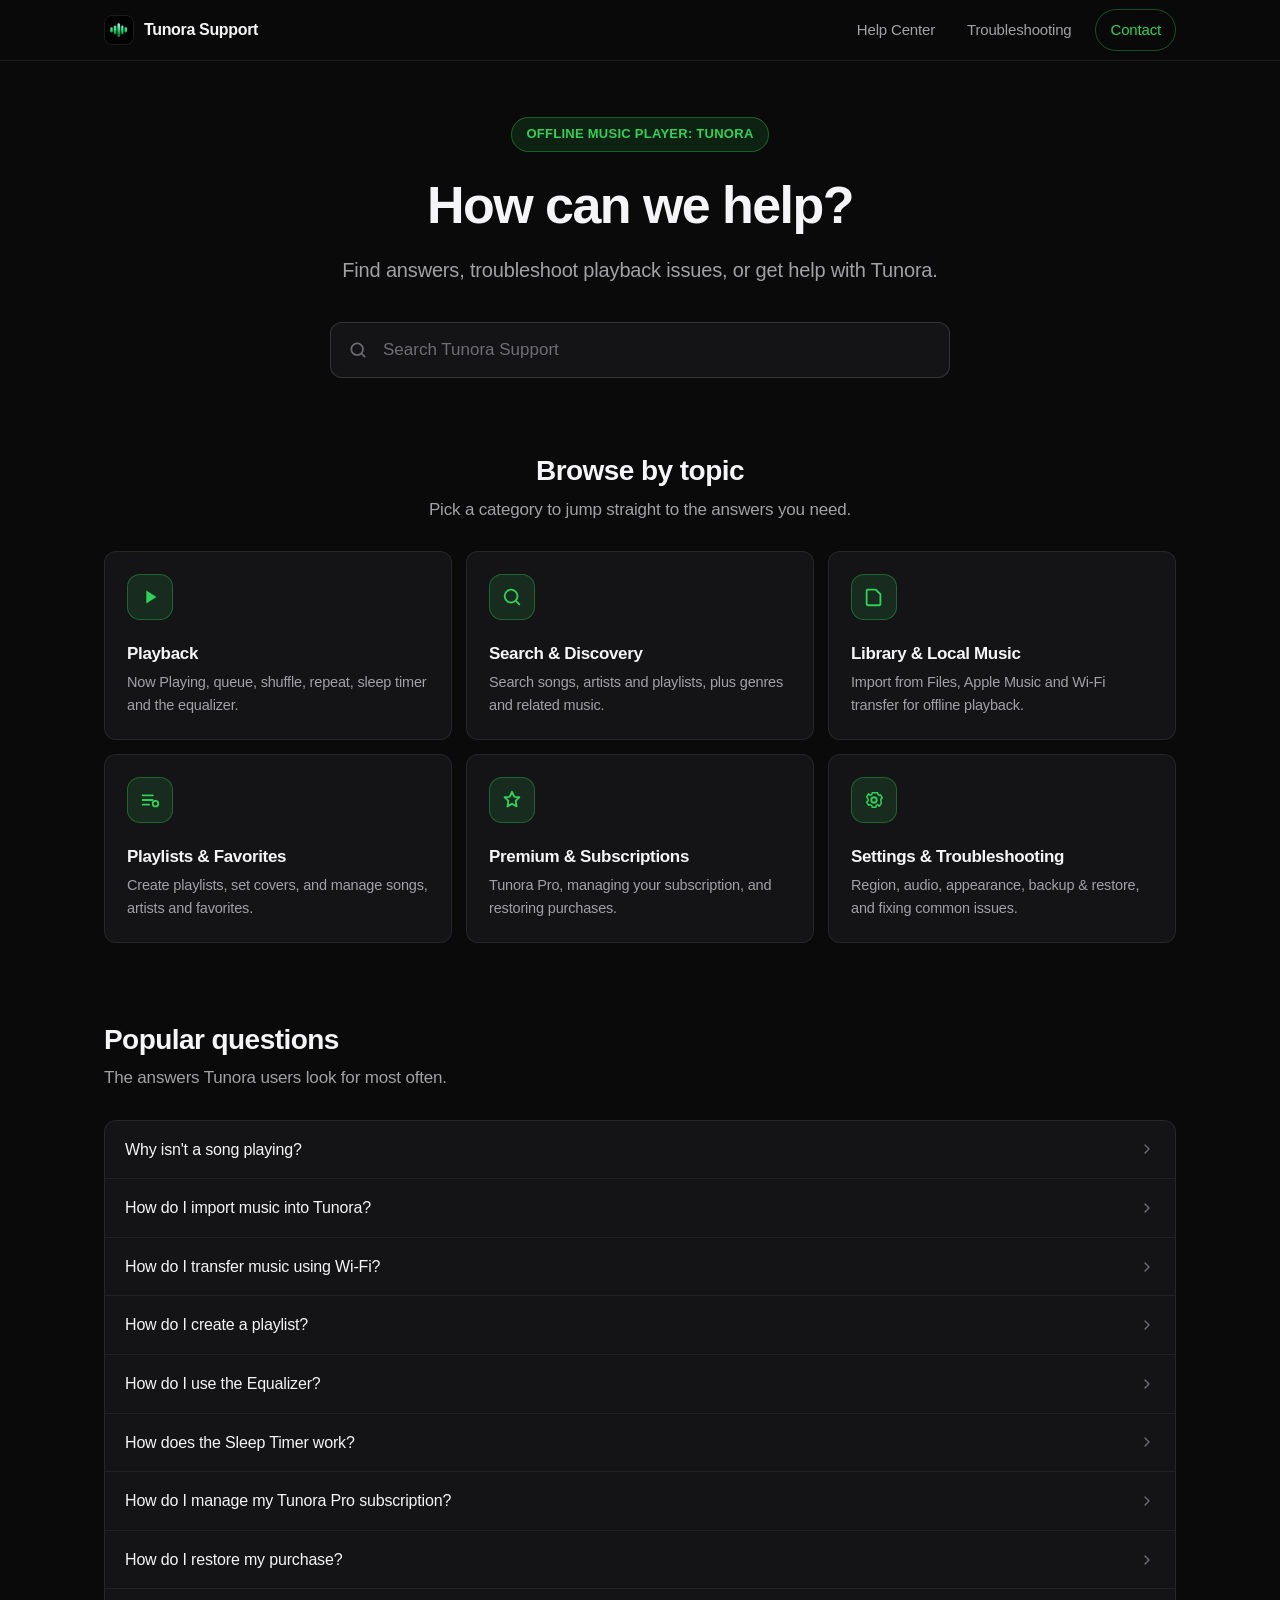
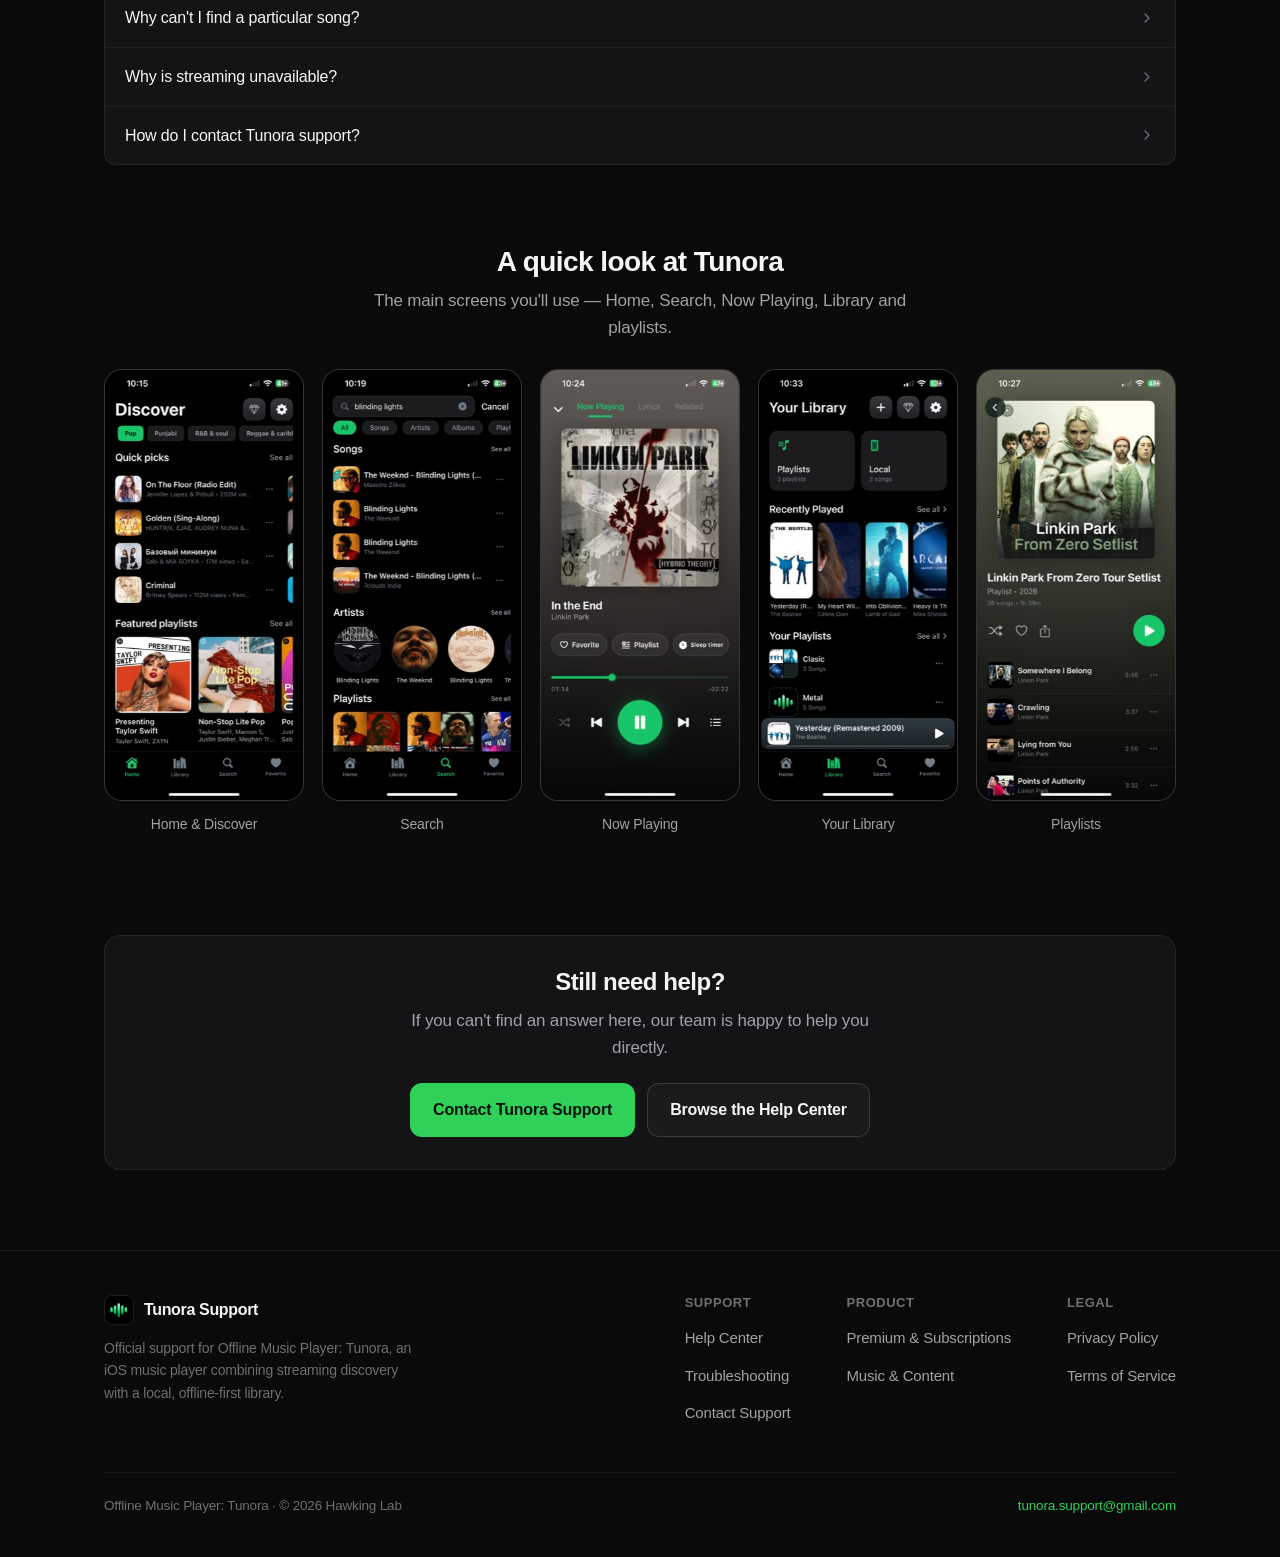
==== index.html @ b072506a "initial commit" ====
<!DOCTYPE html>
<html lang="en">
<head>
  <meta charset="UTF-8" />
  <meta name="viewport" content="width=device-width, initial-scale=1" />
  <title>Tunora Support — Help, Troubleshooting & Contact</title>
  <meta name="description" content="Official support for Offline Music Player: Tunora. Find answers, troubleshoot playback issues, learn about premium, and contact the Tunora team." />
  <meta name="theme-color" content="#0A0A0A" />
  <link rel="icon" href="assets/logo.png" type="image/png" />
  <link rel="apple-touch-icon" href="assets/apple-touch-icon.png" />
  <link rel="canonical" href="./index.html" />
  <meta property="og:title" content="Tunora Support" />
  <meta property="og:description" content="Find answers, troubleshoot playback issues, or get help with Offline Music Player: Tunora." />
  <meta property="og:type" content="website" />
  <link rel="stylesheet" href="styles.css" />
</head>
<body>
  <a class="skip-link" href="#main">Skip to content</a>

  <header class="site-header">
    <div class="container header-inner">
      <a class="brand" href="index.html" aria-label="Tunora Support — home">
        <img class="logo" src="assets/logo.png" alt="" width="28" height="28" />
        <span class="brand-text">Tunora <b>Support</b></span>
      </a>
      <button class="nav-toggle" aria-label="Toggle menu" aria-expanded="false" aria-controls="primary-nav">
        <svg viewBox="0 0 24 24" fill="none" aria-hidden="true"><path d="M3 6h18M3 12h18M3 18h18" stroke="currentColor" stroke-width="2" stroke-linecap="round"/></svg>
      </button>
      <nav class="nav" id="primary-nav" aria-label="Primary">
        <a href="help.html">Help Center</a>
        <a href="troubleshooting.html">Troubleshooting</a>
        <a class="nav-cta" href="contact.html">Contact</a>
      </nav>
    </div>
  </header>

  <main id="main">
    <!-- Hero -->
    <section class="hero">
      <div class="container">
        <span class="eyebrow">Offline Music Player: Tunora</span>
        <h1>How can we help?</h1>
        <p class="lead">Find answers, troubleshoot playback issues, or get help with Tunora.</p>

        <form class="search" role="search" aria-label="Search Tunora Support" onsubmit="return false">
          <svg class="search-icon" viewBox="0 0 24 24" fill="none" aria-hidden="true"><circle cx="11" cy="11" r="7" stroke="currentColor" stroke-width="2"/><path d="m20 20-3.2-3.2" stroke="currentColor" stroke-width="2" stroke-linecap="round"/></svg>
          <label for="home-search" style="position:absolute;width:1px;height:1px;overflow:hidden;clip:rect(0 0 0 0)">Search Tunora Support</label>
          <input
            type="search"
            id="home-search"
            placeholder="Search Tunora Support"
            autocomplete="off"
            role="combobox"
            aria-autocomplete="list"
            aria-expanded="false"
            aria-controls="home-search-results"
            data-search-suggest
            data-search-results="home-search-results"
          />
          <div class="search-results" id="home-search-results" role="listbox" aria-label="Search results" hidden></div>
        </form>
      </div>
    </section>

    <!-- Categories -->
    <section class="section-tight">
      <div class="container">
        <div class="section-head center">
          <h2>Browse by topic</h2>
          <p>Pick a category to jump straight to the answers you need.</p>
        </div>
        <div class="card-grid">
          <a class="category-card" href="help.html#playback">
            <svg class="icon" viewBox="0 0 24 24" fill="none" aria-hidden="true"><path d="M8 5v14l11-7z" fill="currentColor"/></svg>
            <h3>Playback</h3>
            <p>Now Playing, queue, shuffle, repeat, sleep timer and the equalizer.</p>
          </a>
          <a class="category-card" href="help.html#search">
            <svg class="icon" viewBox="0 0 24 24" fill="none" aria-hidden="true"><circle cx="11" cy="11" r="7" stroke="currentColor" stroke-width="2"/><path d="m20 20-3.2-3.2" stroke="currentColor" stroke-width="2" stroke-linecap="round"/></svg>
            <h3>Search &amp; Discovery</h3>
            <p>Search songs, artists and playlists, plus genres and related music.</p>
          </a>
          <a class="category-card" href="help.html#library">
            <svg class="icon" viewBox="0 0 24 24" fill="none" aria-hidden="true"><path d="M5 4h9l5 5v11a1 1 0 0 1-1 1H5a1 1 0 0 1-1-1V5a1 1 0 0 1 1-1Z" stroke="currentColor" stroke-width="2" stroke-linejoin="round"/></svg>
            <h3>Library &amp; Local Music</h3>
            <p>Import from Files, Apple Music and Wi-Fi transfer for offline playback.</p>
          </a>
          <a class="category-card" href="help.html#playlists">
            <svg class="icon" viewBox="0 0 24 24" fill="none" aria-hidden="true"><path d="M4 7h11M4 12h11M4 17h7" stroke="currentColor" stroke-width="2" stroke-linecap="round"/><circle cx="18" cy="16" r="3" stroke="currentColor" stroke-width="2"/></svg>
            <h3>Playlists &amp; Favorites</h3>
            <p>Create playlists, set covers, and manage songs, artists and favorites.</p>
          </a>
          <a class="category-card" href="premium.html">
            <svg class="icon" viewBox="0 0 24 24" fill="none" aria-hidden="true"><path d="M12 3l2.5 5.5L20 9l-4 4 1 6-5-3-5 3 1-6-4-4 5.5-.5L12 3Z" stroke="currentColor" stroke-width="2" stroke-linejoin="round"/></svg>
            <h3>Premium &amp; Subscriptions</h3>
            <p>Tunora Pro, managing your subscription, and restoring purchases.</p>
          </a>
          <a class="category-card" href="troubleshooting.html">
            <svg class="icon" viewBox="0 0 24 24" fill="none" aria-hidden="true"><path d="M12 15a3 3 0 1 0 0-6 3 3 0 0 0 0 6Z" stroke="currentColor" stroke-width="2"/><path d="M19.4 13a7.6 7.6 0 0 0 0-2l1.6-1.3-2-3.4L18 7a7.6 7.6 0 0 0-1.7-1l-.3-2H10l-.3 2a7.6 7.6 0 0 0-1.7 1l-2-1.7-2 3.4L5.6 11a7.6 7.6 0 0 0 0 2l-1.6 1.3 2 3.4L8 17a7.6 7.6 0 0 0 1.7 1l.3 2h4l.3-2a7.6 7.6 0 0 0 1.7-1l2 1.7 2-3.4L19.4 13Z" stroke="currentColor" stroke-width="1.6" stroke-linejoin="round"/></svg>
            <h3>Settings &amp; Troubleshooting</h3>
            <p>Region, audio, appearance, backup &amp; restore, and fixing common issues.</p>
          </a>
        </div>
      </div>
    </section>

    <!-- Popular questions -->
    <section class="section-tight">
      <div class="container">
        <div class="section-head">
          <h2>Popular questions</h2>
          <p>The answers Tunora users look for most often.</p>
        </div>

        <ul class="q-list" id="popular">
          <li data-search-item><a href="troubleshooting.html#music-not-playing"><span>Why isn't a song playing?</span><svg class="chev" viewBox="0 0 24 24" fill="none" aria-hidden="true"><path d="m9 6 6 6-6 6" stroke="currentColor" stroke-width="2" stroke-linecap="round" stroke-linejoin="round"/></svg></a></li>
          <li data-search-item><a href="help.html#faq-import-files"><span>How do I import music into Tunora?</span><svg class="chev" viewBox="0 0 24 24" fill="none" aria-hidden="true"><path d="m9 6 6 6-6 6" stroke="currentColor" stroke-width="2" stroke-linecap="round" stroke-linejoin="round"/></svg></a></li>
          <li data-search-item><a href="help.html#faq-wifi"><span>How do I transfer music using Wi-Fi?</span><svg class="chev" viewBox="0 0 24 24" fill="none" aria-hidden="true"><path d="m9 6 6 6-6 6" stroke="currentColor" stroke-width="2" stroke-linecap="round" stroke-linejoin="round"/></svg></a></li>
          <li data-search-item><a href="help.html#faq-create-playlist"><span>How do I create a playlist?</span><svg class="chev" viewBox="0 0 24 24" fill="none" aria-hidden="true"><path d="m9 6 6 6-6 6" stroke="currentColor" stroke-width="2" stroke-linecap="round" stroke-linejoin="round"/></svg></a></li>
          <li data-search-item><a href="help.html#faq-equalizer"><span>How do I use the Equalizer?</span><svg class="chev" viewBox="0 0 24 24" fill="none" aria-hidden="true"><path d="m9 6 6 6-6 6" stroke="currentColor" stroke-width="2" stroke-linecap="round" stroke-linejoin="round"/></svg></a></li>
          <li data-search-item><a href="help.html#faq-sleep-timer"><span>How does the Sleep Timer work?</span><svg class="chev" viewBox="0 0 24 24" fill="none" aria-hidden="true"><path d="m9 6 6 6-6 6" stroke="currentColor" stroke-width="2" stroke-linecap="round" stroke-linejoin="round"/></svg></a></li>
          <li data-search-item><a href="premium.html#manage"><span>How do I manage my Tunora Pro subscription?</span><svg class="chev" viewBox="0 0 24 24" fill="none" aria-hidden="true"><path d="m9 6 6 6-6 6" stroke="currentColor" stroke-width="2" stroke-linecap="round" stroke-linejoin="round"/></svg></a></li>
          <li data-search-item><a href="premium.html#restore"><span>How do I restore my purchase?</span><svg class="chev" viewBox="0 0 24 24" fill="none" aria-hidden="true"><path d="m9 6 6 6-6 6" stroke="currentColor" stroke-width="2" stroke-linecap="round" stroke-linejoin="round"/></svg></a></li>
          <li data-search-item><a href="help.html#faq-missing-song"><span>Why can't I find a particular song?</span><svg class="chev" viewBox="0 0 24 24" fill="none" aria-hidden="true"><path d="m9 6 6 6-6 6" stroke="currentColor" stroke-width="2" stroke-linecap="round" stroke-linejoin="round"/></svg></a></li>
          <li data-search-item><a href="troubleshooting.html#streaming-unavailable"><span>Why is streaming unavailable?</span><svg class="chev" viewBox="0 0 24 24" fill="none" aria-hidden="true"><path d="m9 6 6 6-6 6" stroke="currentColor" stroke-width="2" stroke-linecap="round" stroke-linejoin="round"/></svg></a></li>
          <li data-search-item><a href="contact.html"><span>How do I contact Tunora support?</span><svg class="chev" viewBox="0 0 24 24" fill="none" aria-hidden="true"><path d="m9 6 6 6-6 6" stroke="currentColor" stroke-width="2" stroke-linecap="round" stroke-linejoin="round"/></svg></a></li>
          <li class="q-empty" id="home-search-empty">No matching questions. Try different keywords, or <a href="contact.html">contact support</a>.</li>
        </ul>
      </div>
    </section>

    <!-- A quick look -->
    <section class="section-tight">
      <div class="container">
        <div class="section-head center">
          <h2>A quick look at Tunora</h2>
          <p>The main screens you'll use — Home, Search, Now Playing, Library and playlists.</p>
        </div>
        <div class="shots">
          <figure class="shot">
            <img src="assets/screenshots/home-discover.jpg" width="1170" height="2532" loading="lazy" decoding="async" alt="Tunora Home tab showing a Discover feed with Quick picks and Featured playlists." />
            <figcaption>Home &amp; Discover</figcaption>
          </figure>
          <figure class="shot">
            <img src="assets/screenshots/search.jpg" width="1170" height="2532" loading="lazy" decoding="async" alt="Tunora Search results with filters for Songs, Artists, Albums and Playlists." />
            <figcaption>Search</figcaption>
          </figure>
          <figure class="shot">
            <img src="assets/screenshots/now-playing.jpg" width="1170" height="2532" loading="lazy" decoding="async" alt="Tunora full-screen Now Playing view with Favorite, Playlist and Sleep timer controls." />
            <figcaption>Now Playing</figcaption>
          </figure>
          <figure class="shot">
            <img src="assets/screenshots/library.jpg" width="1170" height="2532" loading="lazy" decoding="async" alt="Tunora Library showing Playlists, Local songs, Recently Played and the mini-player." />
            <figcaption>Your Library</figcaption>
          </figure>
          <figure class="shot">
            <img src="assets/screenshots/playlist.jpg" width="1170" height="2532" loading="lazy" decoding="async" alt="Tunora playlist detail page with a cover, track list and playback controls." />
            <figcaption>Playlists</figcaption>
          </figure>
        </div>
        <p class="shots-hint">Swipe to see more screens →</p>
      </div>
    </section>

    <!-- Still need help -->
    <section class="section-tight">
      <div class="container">
        <div class="callout">
          <h2>Still need help?</h2>
          <p>If you can't find an answer here, our team is happy to help you directly.</p>
          <div class="actions">
            <a class="btn btn-primary" data-support-email href="mailto:tunora.support@gmail.com">Contact Tunora Support</a>
            <a class="btn btn-secondary" href="help.html">Browse the Help Center</a>
          </div>
        </div>
      </div>
    </section>
  </main>

  <footer class="site-footer">
    <div class="container">
      <div class="footer-grid">
        <div class="footer-brand">
          <a class="brand" href="index.html">
            <img class="logo" src="assets/logo.png" alt="" width="28" height="28" />
            <span class="brand-text">Tunora <b>Support</b></span>
          </a>
          <p>Official support for Offline Music Player: Tunora, an iOS music player combining streaming discovery with a local, offline-first library.</p>
        </div>
        <div class="footer-links">
          <div class="footer-col">
            <h4>Support</h4>
            <ul>
              <li><a href="help.html">Help Center</a></li>
              <li><a href="troubleshooting.html">Troubleshooting</a></li>
              <li><a href="contact.html">Contact Support</a></li>
            </ul>
          </div>
          <div class="footer-col">
            <h4>Product</h4>
            <ul>
              <li><a href="premium.html">Premium &amp; Subscriptions</a></li>
              <li><a href="music-content.html">Music &amp; Content</a></li>
            </ul>
          </div>
          <div class="footer-col">
            <h4>Legal</h4>
            <ul>
              <li><a data-privacy-link href="privacy.html">Privacy Policy</a></li>
              <li><a data-terms-link href="terms.html">Terms of Service</a></li>
            </ul>
          </div>
        </div>
      </div>
      <div class="footer-bottom">
        <span>Offline Music Player: Tunora · © 2026 Hawking Lab</span>
        <span><a data-support-email data-support-email-text href="mailto:tunora.support@gmail.com">tunora.support@gmail.com</a></span>
      </div>
    </div>
  </footer>

  <script src="config.js"></script>
  <script src="main.js"></script>
</body>
</html>
---- styles.css ----
/* ==========================================================================
   Tunora Support — styles.css
   Dark-first, Apple/SF Pro aesthetic. Lightweight, no dependencies.
   ========================================================================== */

:root {
  /* Surfaces */
  --bg: #0A0A0A;
  --surface: #141416;
  --surface-2: #1B1B1E;
  --surface-hover: #202024;

  /* Text */
  --text: #F5F5F7;
  --text-secondary: #A1A1A6;
  --text-tertiary: #6E6E73;

  /* Accent — Tunora green, used sparingly */
  --accent: #30D158;
  --accent-hover: #3FE067;
  --accent-soft: rgba(48, 209, 88, 0.12);
  --accent-border: rgba(48, 209, 88, 0.35);

  /* Lines & structure */
  --border: rgba(255, 255, 255, 0.08);
  --border-strong: rgba(255, 255, 255, 0.14);
  --separator: rgba(255, 255, 255, 0.06);

  /* Radii */
  --radius-sm: 8px;
  --radius: 12px;
  --radius-lg: 16px;
  --radius-pill: 999px;

  /* Layout */
  --maxw: 1120px;
  --header-h: 60px;

  --font: -apple-system, BlinkMacSystemFont, "SF Pro Text", "SF Pro Display",
    "Segoe UI", Roboto, Helvetica, Arial, sans-serif;
}

/* ---------- Reset ---------- */
*,
*::before,
*::after {
  box-sizing: border-box;
}

html {
  -webkit-text-size-adjust: 100%;
  scroll-behavior: smooth;
}

@media (prefers-reduced-motion: reduce) {
  html {
    scroll-behavior: auto;
  }
  * {
    animation-duration: 0.001ms !important;
    transition-duration: 0.001ms !important;
  }
}

body {
  margin: 0;
  background: var(--bg);
  color: var(--text);
  font-family: var(--font);
  font-size: 17px;
  line-height: 1.6;
  letter-spacing: -0.01em;
  -webkit-font-smoothing: antialiased;
  -moz-osx-font-smoothing: grayscale;
  text-rendering: optimizeLegibility;
  min-height: 100vh;
  display: flex;
  flex-direction: column;
}

img {
  max-width: 100%;
  display: block;
}

a {
  color: var(--accent);
  text-decoration: none;
}

a:hover {
  color: var(--accent-hover);
}

:focus-visible {
  outline: 2px solid var(--accent);
  outline-offset: 3px;
  border-radius: 4px;
}

h1,
h2,
h3,
h4 {
  margin: 0;
  font-weight: 600;
  letter-spacing: -0.02em;
  line-height: 1.2;
  color: var(--text);
}

p {
  margin: 0 0 1rem;
  color: var(--text-secondary);
}

ul,
ol {
  color: var(--text-secondary);
}

/* ---------- Skip link ---------- */
.skip-link {
  position: absolute;
  left: 16px;
  top: -60px;
  background: var(--surface-2);
  color: var(--text);
  padding: 10px 16px;
  border-radius: var(--radius-sm);
  border: 1px solid var(--border-strong);
  z-index: 200;
  transition: top 0.15s ease;
}
.skip-link:focus {
  top: 12px;
}

/* ---------- Container ---------- */
.container {
  width: 100%;
  max-width: var(--maxw);
  margin: 0 auto;
  padding: 0 24px;
}

/* ---------- Header ---------- */
.site-header {
  position: sticky;
  top: 0;
  z-index: 100;
  background: rgba(10, 10, 10, 0.82);
  backdrop-filter: saturate(160%) blur(14px);
  -webkit-backdrop-filter: saturate(160%) blur(14px);
  border-bottom: 1px solid var(--border);
}

.header-inner {
  height: var(--header-h);
  display: flex;
  align-items: center;
  justify-content: space-between;
  gap: 16px;
}

.brand {
  display: inline-flex;
  align-items: center;
  gap: 10px;
  color: var(--text);
  font-weight: 600;
  letter-spacing: -0.02em;
  white-space: nowrap;
}
.brand:hover {
  color: var(--text);
}
.brand .logo {
  width: 30px;
  height: 30px;
  flex: none;
  border-radius: 8px;
  border: 1px solid var(--border);
}
.brand .brand-text {
  font-size: 16px;
}
.brand .brand-text b {
  font-weight: 600;
}

/* Desktop nav */
.nav {
  display: flex;
  align-items: center;
  gap: 4px;
}
.nav a {
  color: var(--text-secondary);
  font-size: 15px;
  font-weight: 500;
  padding: 8px 14px;
  border-radius: var(--radius-pill);
  transition: color 0.15s ease, background 0.15s ease;
}
.nav a:hover {
  color: var(--text);
  background: var(--surface);
}
.nav a[aria-current="page"] {
  color: var(--text);
}
.nav .nav-cta {
  color: var(--accent);
  border: 1px solid var(--accent-border);
  margin-left: 6px;
}
.nav .nav-cta:hover {
  background: var(--accent-soft);
  color: var(--accent-hover);
}

/* Mobile menu toggle */
.nav-toggle {
  display: none;
  background: none;
  border: 1px solid var(--border-strong);
  color: var(--text);
  width: 40px;
  height: 40px;
  border-radius: var(--radius-sm);
  cursor: pointer;
  align-items: center;
  justify-content: center;
}
.nav-toggle svg {
  width: 20px;
  height: 20px;
}

/* ---------- Main ---------- */
main {
  flex: 1 0 auto;
}

.section {
  padding: 56px 0;
}
.section-tight {
  padding: 40px 0;
}

/* ---------- Breadcrumbs ---------- */
.breadcrumbs {
  padding-top: 28px;
  font-size: 14px;
}
.breadcrumbs ol {
  list-style: none;
  display: flex;
  flex-wrap: wrap;
  align-items: center;
  gap: 8px;
  margin: 0;
  padding: 0;
  color: var(--text-tertiary);
}
.breadcrumbs a {
  color: var(--text-secondary);
}
.breadcrumbs a:hover {
  color: var(--text);
}
.breadcrumbs .sep {
  color: var(--text-tertiary);
}
.breadcrumbs [aria-current="page"] {
  color: var(--text-tertiary);
}

/* ---------- Hero ---------- */
.hero {
  padding: 56px 0 36px;
  text-align: center;
}
.hero .eyebrow {
  display: inline-flex;
  align-items: center;
  gap: 8px;
  font-size: 13px;
  font-weight: 600;
  letter-spacing: 0.02em;
  text-transform: uppercase;
  color: var(--accent);
  background: var(--accent-soft);
  border: 1px solid var(--accent-border);
  padding: 6px 14px;
  border-radius: var(--radius-pill);
  margin-bottom: 22px;
}
.hero h1 {
  font-size: clamp(32px, 6vw, 52px);
  letter-spacing: -0.03em;
}
.hero .lead {
  max-width: 620px;
  margin: 18px auto 0;
  font-size: clamp(17px, 2.4vw, 20px);
  color: var(--text-secondary);
}

/* ---------- Search ---------- */
.search {
  max-width: 620px;
  margin: 36px auto 0;
  position: relative;
}
.search input[type="search"] {
  width: 100%;
  height: 56px;
  background: var(--surface);
  border: 1px solid var(--border-strong);
  border-radius: var(--radius);
  color: var(--text);
  font-family: inherit;
  font-size: 17px;
  padding: 0 20px 0 52px;
  transition: border-color 0.15s ease, background 0.15s ease;
}
.search input[type="search"]::placeholder {
  color: var(--text-tertiary);
}
.search input[type="search"]:focus {
  outline: none;
  border-color: var(--accent-border);
  background: var(--surface-2);
}
.search .search-icon {
  position: absolute;
  left: 18px;
  top: 28px;
  transform: translateY(-50%);
  width: 20px;
  height: 20px;
  color: var(--text-tertiary);
  pointer-events: none;
}

/* Search suggestions dropdown */
.search-results {
  position: absolute;
  left: 0;
  right: 0;
  top: calc(100% + 8px);
  z-index: 60;
  text-align: left;
  background: var(--surface-2);
  border: 1px solid var(--border-strong);
  border-radius: var(--radius);
  overflow: hidden auto;
  max-height: 380px;
  box-shadow: 0 18px 50px rgba(0, 0, 0, 0.55);
}
.search-results a {
  display: flex;
  align-items: center;
  justify-content: space-between;
  gap: 14px;
  padding: 13px 18px;
  color: var(--text);
  font-size: 15.5px;
  border-bottom: 1px solid var(--separator);
}
.search-results a:last-child {
  border-bottom: none;
}
.search-results a:hover,
.search-results a.is-active {
  background: var(--surface-hover);
  color: var(--text);
}
.search-results a .tag {
  flex: none;
  font-size: 12px;
  font-weight: 500;
  color: var(--text-tertiary);
  background: var(--bg);
  border: 1px solid var(--border);
  padding: 3px 9px;
  border-radius: var(--radius-pill);
}
.search-results .no-res {
  margin: 0;
  padding: 16px 18px;
  color: var(--text-secondary);
  font-size: 15px;
}

/* ---------- Section headings ---------- */
.section-head {
  margin-bottom: 28px;
}
.section-head h2 {
  font-size: clamp(22px, 3.4vw, 28px);
}
.section-head p {
  margin-top: 8px;
  margin-bottom: 0;
}
.section-head.center {
  text-align: center;
}
.section-head.center p {
  margin-left: auto;
  margin-right: auto;
  max-width: 560px;
}

/* ---------- Category grid ---------- */
.card-grid {
  display: grid;
  gap: 14px;
  grid-template-columns: repeat(3, 1fr);
}
.card-grid.cols-2 {
  grid-template-columns: repeat(2, 1fr);
}

.category-card {
  display: block;
  background: var(--surface);
  border: 1px solid var(--border);
  border-radius: var(--radius);
  padding: 22px;
  color: var(--text);
  transition: background 0.15s ease, border-color 0.15s ease, transform 0.15s ease;
}
.category-card:hover {
  background: var(--surface-hover);
  border-color: var(--border-strong);
  color: var(--text);
}
.category-card .icon {
  width: 46px;
  height: 46px;
  padding: 11px;
  box-sizing: border-box;
  color: var(--accent);
  background: var(--accent-soft);
  border: 1px solid var(--accent-border);
  border-radius: 13px;
  margin-bottom: 16px;
}
.category-card h3 {
  font-size: 17px;
  margin-bottom: 6px;
}
.category-card p {
  font-size: 14.5px;
  margin: 0;
  color: var(--text-secondary);
}

/* ---------- Popular questions list ---------- */
.q-list {
  list-style: none;
  margin: 0;
  padding: 0;
  border: 1px solid var(--border);
  border-radius: var(--radius);
  overflow: hidden;
  background: var(--surface);
}
.q-list li + li {
  border-top: 1px solid var(--separator);
}
.q-list a {
  display: flex;
  align-items: center;
  justify-content: space-between;
  gap: 16px;
  padding: 16px 20px;
  color: var(--text);
  font-size: 16px;
  font-weight: 450;
  transition: background 0.12s ease;
}
.q-list a:hover {
  background: var(--surface-hover);
  color: var(--text);
}
.q-list a .chev {
  color: var(--text-tertiary);
  flex: none;
  width: 16px;
  height: 16px;
}
.q-list a:hover .chev {
  color: var(--accent);
}
.q-empty {
  padding: 20px;
  color: var(--text-tertiary);
  text-align: center;
  display: none;
}

/* ---------- Prose / article content ---------- */
.prose {
  max-width: 760px;
}
.prose h2 {
  font-size: 24px;
  margin: 40px 0 14px;
}
.prose h3 {
  font-size: 19px;
  margin: 28px 0 10px;
}
.prose p,
.prose li {
  color: var(--text-secondary);
  font-size: 16.5px;
}
.prose ul,
.prose ol {
  padding-left: 22px;
  margin: 0 0 18px;
}
.prose li {
  margin-bottom: 8px;
}
.prose strong {
  color: var(--text);
  font-weight: 600;
}
.prose a {
  text-decoration: underline;
  text-underline-offset: 3px;
  text-decoration-color: var(--accent-border);
}

.page-title {
  font-size: clamp(28px, 5vw, 40px);
  letter-spacing: -0.03em;
  margin: 18px 0 12px;
}
.page-intro {
  font-size: clamp(17px, 2.2vw, 19px);
  color: var(--text-secondary);
  max-width: 680px;
}

/* ---------- FAQ (native details/summary) ---------- */
.faq-group {
  margin-top: 12px;
}
.faq-group h2 {
  font-size: 20px;
  margin: 40px 0 6px;
  scroll-margin-top: calc(var(--header-h) + 20px);
}
.faq {
  border: 1px solid var(--border);
  border-radius: var(--radius);
  overflow: hidden;
  background: var(--surface);
  margin-top: 14px;
}
.faq details {
  border-bottom: 1px solid var(--separator);
}
.faq details:last-child {
  border-bottom: none;
}
.faq summary {
  list-style: none;
  cursor: pointer;
  padding: 18px 52px 18px 20px;
  position: relative;
  font-size: 16.5px;
  font-weight: 500;
  color: var(--text);
  transition: background 0.12s ease;
}
.faq summary::-webkit-details-marker {
  display: none;
}
.faq summary:hover {
  background: var(--surface-hover);
}
.faq summary::after {
  content: "";
  position: absolute;
  right: 20px;
  top: 22px;
  width: 11px;
  height: 11px;
  border-right: 2px solid var(--text-tertiary);
  border-bottom: 2px solid var(--text-tertiary);
  transform: rotate(45deg);
  transition: transform 0.2s ease;
}
.faq details[open] summary::after {
  transform: rotate(-135deg);
  top: 26px;
}
.faq .faq-body {
  padding: 0 20px 20px;
}
.faq .faq-body p:last-child {
  margin-bottom: 0;
}
.faq .faq-body ol,
.faq .faq-body ul {
  margin: 0 0 12px;
  padding-left: 20px;
}
.faq .faq-body li {
  margin-bottom: 6px;
  color: var(--text-secondary);
}

/* filtered-out state (search) */
.faq details.is-hidden,
.q-list li.is-hidden {
  display: none;
}

/* ---------- Buttons ---------- */
.btn {
  display: inline-flex;
  align-items: center;
  justify-content: center;
  gap: 8px;
  font-family: inherit;
  font-size: 16px;
  font-weight: 550;
  padding: 13px 22px;
  border-radius: var(--radius);
  border: 1px solid transparent;
  cursor: pointer;
  transition: background 0.15s ease, border-color 0.15s ease, color 0.15s ease;
  text-align: center;
}
.btn-primary {
  background: var(--accent);
  color: #07130A;
}
.btn-primary:hover {
  background: var(--accent-hover);
  color: #07130A;
}
.btn-secondary {
  background: var(--surface-2);
  color: var(--text);
  border-color: var(--border-strong);
}
.btn-secondary:hover {
  background: var(--surface-hover);
  color: var(--text);
}
.btn svg {
  width: 18px;
  height: 18px;
}

/* ---------- Callout / Contact banner ---------- */
.callout {
  margin-top: 20px;
  background: var(--surface);
  border: 1px solid var(--border);
  border-radius: var(--radius-lg);
  padding: 32px;
  text-align: center;
}
.callout h2 {
  font-size: 24px;
}
.callout p {
  margin: 10px auto 22px;
  max-width: 460px;
}
.callout .actions {
  display: flex;
  gap: 12px;
  justify-content: center;
  flex-wrap: wrap;
}

.note {
  background: var(--accent-soft);
  border: 1px solid var(--accent-border);
  border-radius: var(--radius);
  padding: 16px 18px;
  margin: 22px 0;
}
.note p {
  margin: 0;
  color: var(--text);
  font-size: 15.5px;
}
.note strong {
  color: var(--accent);
}

.info-box {
  background: var(--surface);
  border: 1px solid var(--border);
  border-radius: var(--radius);
  padding: 18px 20px;
  margin: 22px 0;
}
.info-box p {
  margin: 0;
  font-size: 15.5px;
}

/* ---------- Contact form ---------- */
.form {
  background: var(--surface);
  border: 1px solid var(--border);
  border-radius: var(--radius-lg);
  padding: 26px;
  margin-top: 8px;
}
.form-row {
  margin-bottom: 18px;
}
.form-grid {
  display: grid;
  gap: 18px;
  grid-template-columns: 1fr 1fr;
}
.form label {
  display: block;
  font-size: 14.5px;
  font-weight: 550;
  color: var(--text);
  margin-bottom: 8px;
}
.form label .req {
  color: var(--accent);
}
.form input,
.form select,
.form textarea {
  width: 100%;
  background: var(--bg);
  border: 1px solid var(--border-strong);
  border-radius: var(--radius-sm);
  color: var(--text);
  font-family: inherit;
  font-size: 16px;
  padding: 12px 14px;
  transition: border-color 0.15s ease;
}
.form input:focus,
.form select:focus,
.form textarea:focus {
  outline: none;
  border-color: var(--accent-border);
}
.form textarea {
  min-height: 140px;
  resize: vertical;
}
.form input[type="file"] {
  padding: 10px 14px;
  color: var(--text-secondary);
}
.form .hint {
  font-size: 13.5px;
  color: var(--text-tertiary);
  margin: 8px 0 0;
}
.form .form-actions {
  margin-top: 8px;
  display: flex;
  align-items: center;
  gap: 16px;
  flex-wrap: wrap;
}
.form-status {
  font-size: 15px;
  color: var(--text-secondary);
}

.contact-strip {
  display: flex;
  align-items: center;
  gap: 16px;
  background: var(--surface);
  border: 1px solid var(--border);
  border-radius: var(--radius);
  padding: 18px 20px;
  margin: 20px 0 28px;
  flex-wrap: wrap;
}
.contact-strip .icon {
  width: 42px;
  height: 42px;
  border-radius: 50%;
  background: var(--accent-soft);
  border: 1px solid var(--accent-border);
  color: var(--accent);
  display: flex;
  align-items: center;
  justify-content: center;
  flex: none;
}
.contact-strip .icon svg {
  width: 20px;
  height: 20px;
}
.contact-strip .cs-text {
  flex: 1 1 auto;
  min-width: 200px;
}
.contact-strip .cs-text .label {
  font-size: 13px;
  color: var(--text-tertiary);
  text-transform: uppercase;
  letter-spacing: 0.03em;
}
.contact-strip .cs-text .email {
  font-size: 18px;
  font-weight: 550;
}

/* ---------- Troubleshooting cards ---------- */
.trouble-card {
  background: var(--surface);
  border: 1px solid var(--border);
  border-radius: var(--radius);
  padding: 4px 22px;
  margin-top: 16px;
}
.trouble-card summary {
  list-style: none;
  cursor: pointer;
  padding: 18px 40px 18px 0;
  position: relative;
  font-size: 18px;
  font-weight: 600;
  color: var(--text);
}
.trouble-card summary::-webkit-details-marker {
  display: none;
}
.trouble-card summary::after {
  content: "";
  position: absolute;
  right: 4px;
  top: 24px;
  width: 11px;
  height: 11px;
  border-right: 2px solid var(--text-tertiary);
  border-bottom: 2px solid var(--text-tertiary);
  transform: rotate(45deg);
  transition: transform 0.2s ease;
}
.trouble-card[open] summary::after {
  transform: rotate(-135deg);
  top: 28px;
}
.trouble-card .tc-body {
  padding-bottom: 22px;
}
.trouble-card h4 {
  font-size: 14px;
  text-transform: uppercase;
  letter-spacing: 0.03em;
  color: var(--text-tertiary);
  margin: 6px 0 8px;
}
.trouble-card ul,
.trouble-card ol {
  margin: 0 0 16px;
  padding-left: 20px;
}
.trouble-card li {
  margin-bottom: 6px;
  color: var(--text-secondary);
}

/* ---------- Feature quick facts ---------- */
.facts {
  display: grid;
  gap: 14px;
  grid-template-columns: repeat(2, 1fr);
  margin-top: 20px;
}
.fact {
  background: var(--surface);
  border: 1px solid var(--border);
  border-radius: var(--radius);
  padding: 20px;
}
.fact h3 {
  font-size: 16px;
  margin-bottom: 8px;
}
.fact p {
  margin: 0;
  font-size: 15px;
}

/* ---------- Screenshot strip ---------- */
.shots {
  display: grid;
  grid-template-columns: repeat(5, 1fr);
  gap: 18px;
  margin: 0;
  padding: 0;
}
.shot {
  margin: 0;
}
.shot img {
  width: 100%;
  height: auto;
  display: block;
  border-radius: 18px;
  border: 1px solid var(--border-strong);
  background: var(--surface);
}
.shot figcaption {
  margin-top: 12px;
  text-align: center;
  font-size: 14px;
  color: var(--text-secondary);
}
.shots-hint {
  display: none;
}

@media (max-width: 720px) {
  .shots {
    display: flex;
    grid-template-columns: none;
    overflow-x: auto;
    scroll-snap-type: x mandatory;
    -webkit-overflow-scrolling: touch;
    gap: 14px;
    padding: 4px 4px 10px;
    margin: 0 -18px;
    padding-left: 18px;
    padding-right: 18px;
    scrollbar-width: none;
  }
  .shots::-webkit-scrollbar {
    display: none;
  }
  .shot {
    flex: 0 0 60%;
    scroll-snap-align: center;
  }
  .shots-hint {
    display: block;
    text-align: center;
    font-size: 13px;
    color: var(--text-tertiary);
    margin-top: 14px;
  }
}

/* ---------- 404 ---------- */
.notfound {
  text-align: center;
  padding: 96px 0;
}
.notfound .code {
  font-size: 72px;
  font-weight: 700;
  letter-spacing: -0.04em;
  color: var(--accent);
}
.notfound h1 {
  margin-top: 8px;
  font-size: 28px;
}
.notfound p {
  max-width: 440px;
  margin: 12px auto 24px;
}

/* ---------- Footer ---------- */
.site-footer {
  border-top: 1px solid var(--border);
  padding: 44px 0 40px;
  margin-top: 40px;
  background: var(--bg);
}
.footer-grid {
  display: flex;
  justify-content: space-between;
  gap: 40px;
  flex-wrap: wrap;
}
.footer-brand .brand {
  margin-bottom: 12px;
}
.footer-brand p {
  font-size: 14px;
  color: var(--text-tertiary);
  margin: 0;
  max-width: 320px;
}
.footer-links {
  display: flex;
  gap: 56px;
  flex-wrap: wrap;
}
.footer-col h4 {
  font-size: 13px;
  text-transform: uppercase;
  letter-spacing: 0.04em;
  color: var(--text-tertiary);
  margin-bottom: 14px;
  font-weight: 600;
}
.footer-col ul {
  list-style: none;
  margin: 0;
  padding: 0;
}
.footer-col li {
  margin-bottom: 10px;
}
.footer-col a {
  color: var(--text-secondary);
  font-size: 15px;
}
.footer-col a:hover {
  color: var(--text);
}
.footer-bottom {
  margin-top: 36px;
  padding-top: 22px;
  border-top: 1px solid var(--separator);
  display: flex;
  justify-content: space-between;
  gap: 16px;
  flex-wrap: wrap;
  font-size: 13.5px;
  color: var(--text-tertiary);
}

/* ==========================================================================
   Responsive
   ========================================================================== */
@media (max-width: 860px) {
  .card-grid {
    grid-template-columns: repeat(2, 1fr);
  }
}

@media (max-width: 720px) {
  body {
    font-size: 16px;
  }
  .container {
    padding: 0 18px;
  }
  .section {
    padding: 40px 0;
  }
  .hero {
    padding: 48px 0 28px;
  }

  /* Mobile nav */
  .nav-toggle {
    display: inline-flex;
  }
  .nav {
    position: fixed;
    inset: var(--header-h) 0 auto 0;
    flex-direction: column;
    align-items: stretch;
    gap: 4px;
    background: rgba(10, 10, 10, 0.98);
    backdrop-filter: blur(14px);
    -webkit-backdrop-filter: blur(14px);
    border-bottom: 1px solid var(--border);
    padding: 12px 18px 18px;
    transform: translateY(-8px);
    opacity: 0;
    pointer-events: none;
    transition: opacity 0.18s ease, transform 0.18s ease;
  }
  .nav.open {
    transform: translateY(0);
    opacity: 1;
    pointer-events: auto;
  }
  .nav a {
    padding: 13px 14px;
    font-size: 16px;
    border-radius: var(--radius-sm);
  }
  .nav .nav-cta {
    margin-left: 0;
    margin-top: 4px;
    text-align: center;
  }

  .card-grid,
  .card-grid.cols-2 {
    grid-template-columns: 1fr;
  }
  .form-grid {
    grid-template-columns: 1fr;
  }
  .facts {
    grid-template-columns: 1fr;
  }
  .footer-links {
    gap: 32px;
  }
  .callout {
    padding: 26px 20px;
  }
  .btn {
    width: 100%;
  }
  .callout .actions .btn {
    width: auto;
  }
}

@media (max-width: 420px) {
  .callout .actions {
    flex-direction: column;
  }
  .callout .actions .btn {
    width: 100%;
  }
}
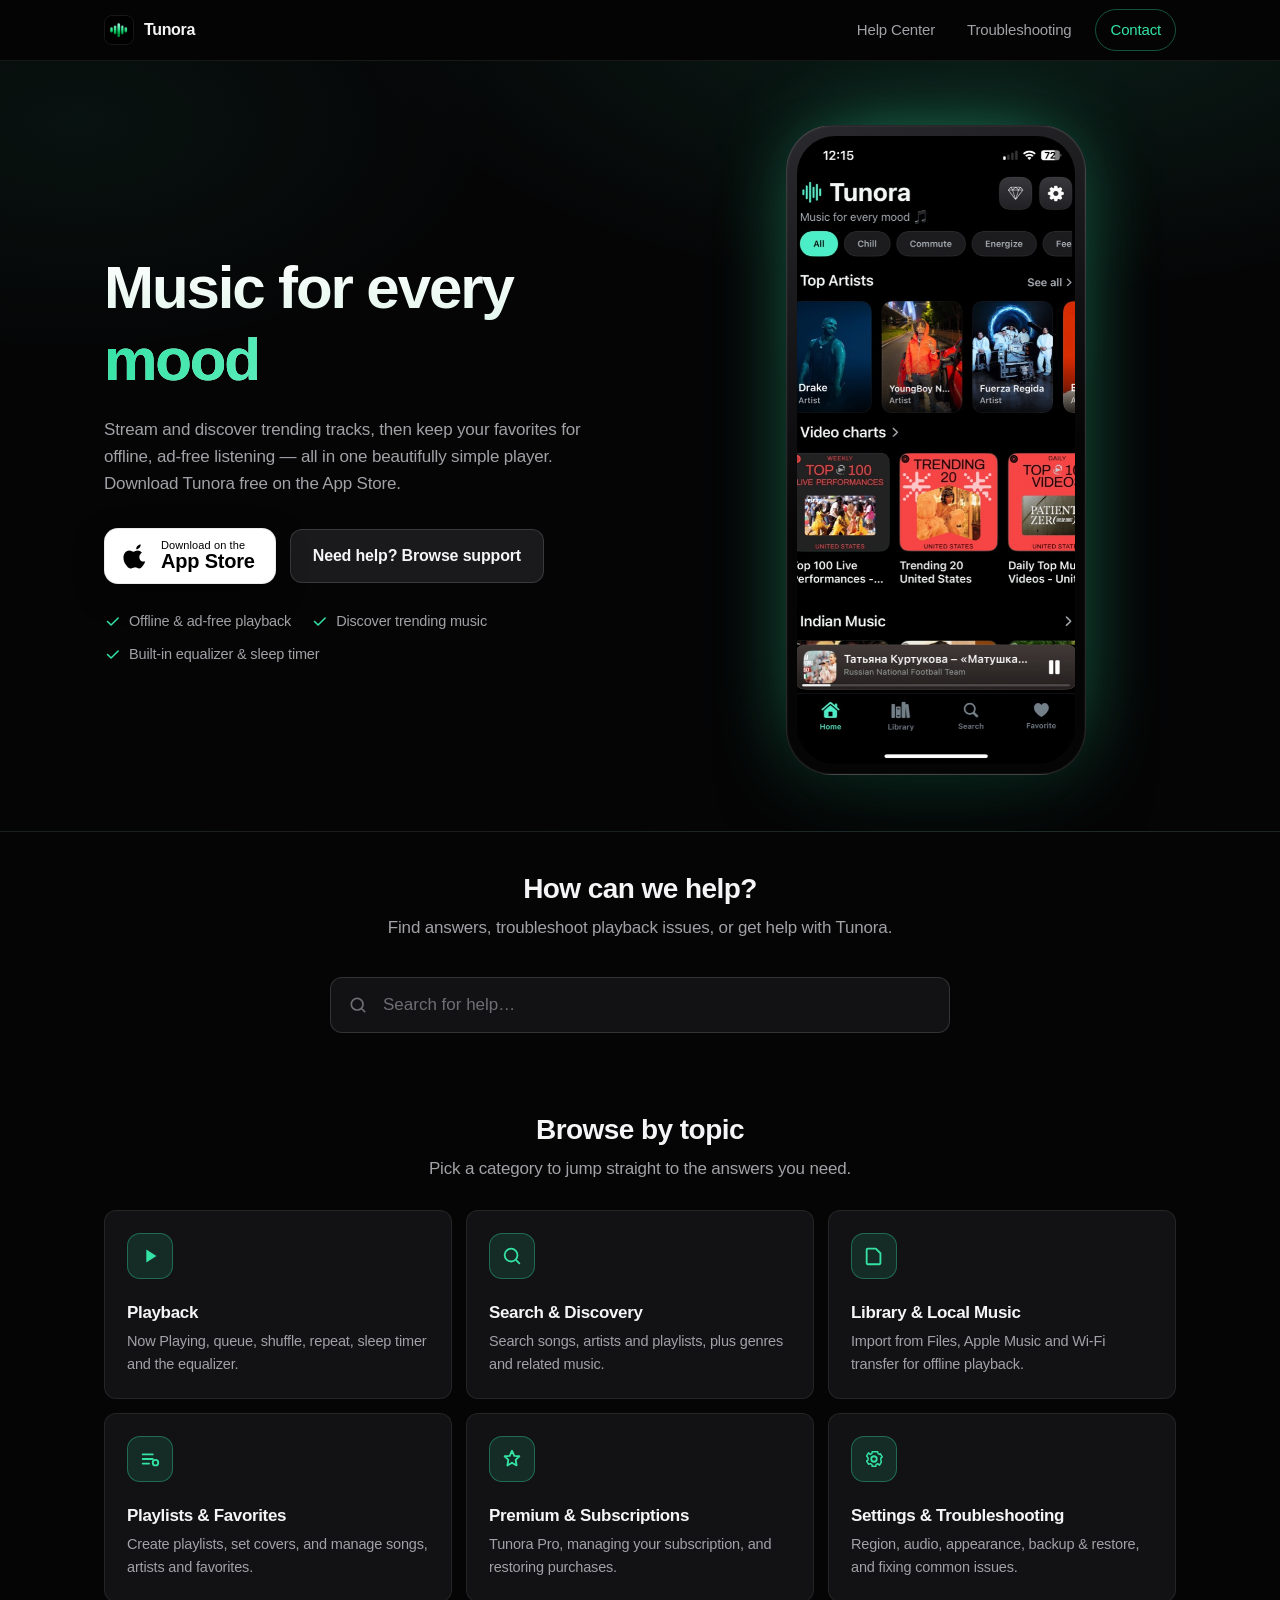
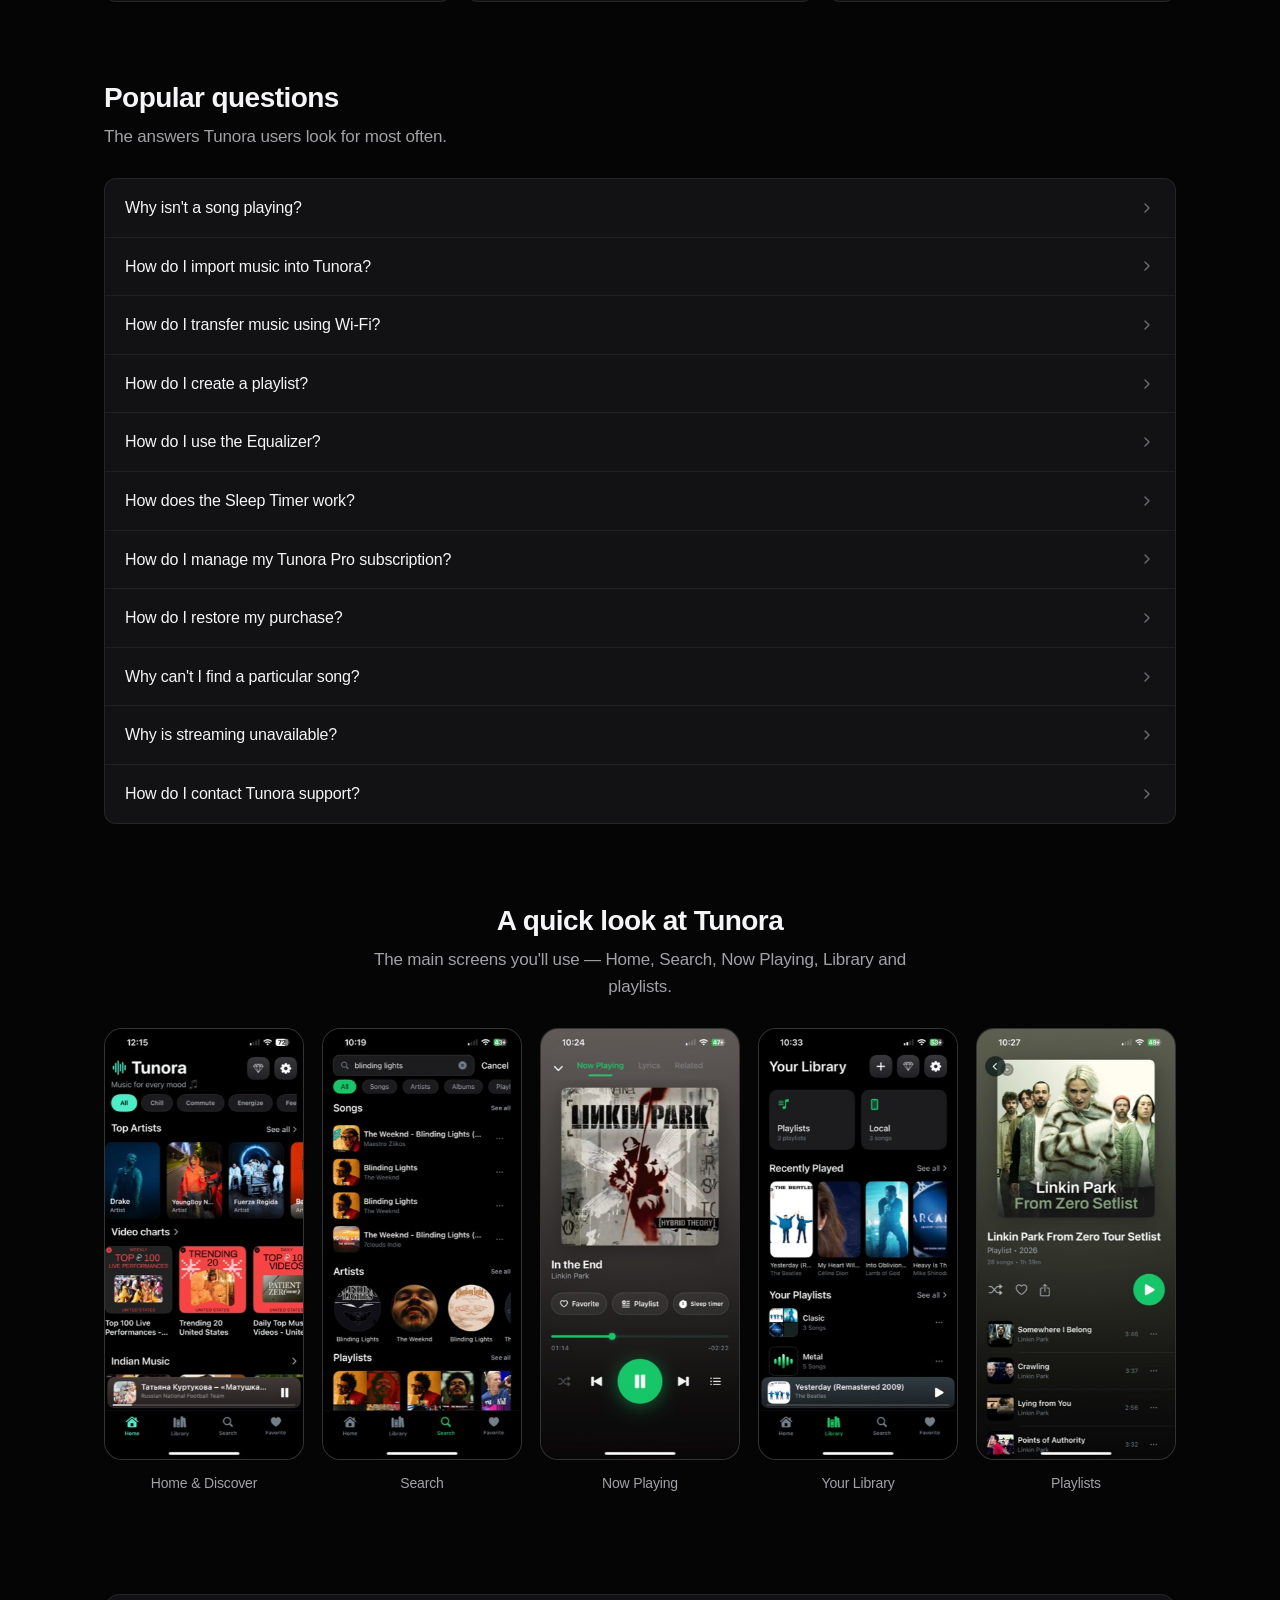
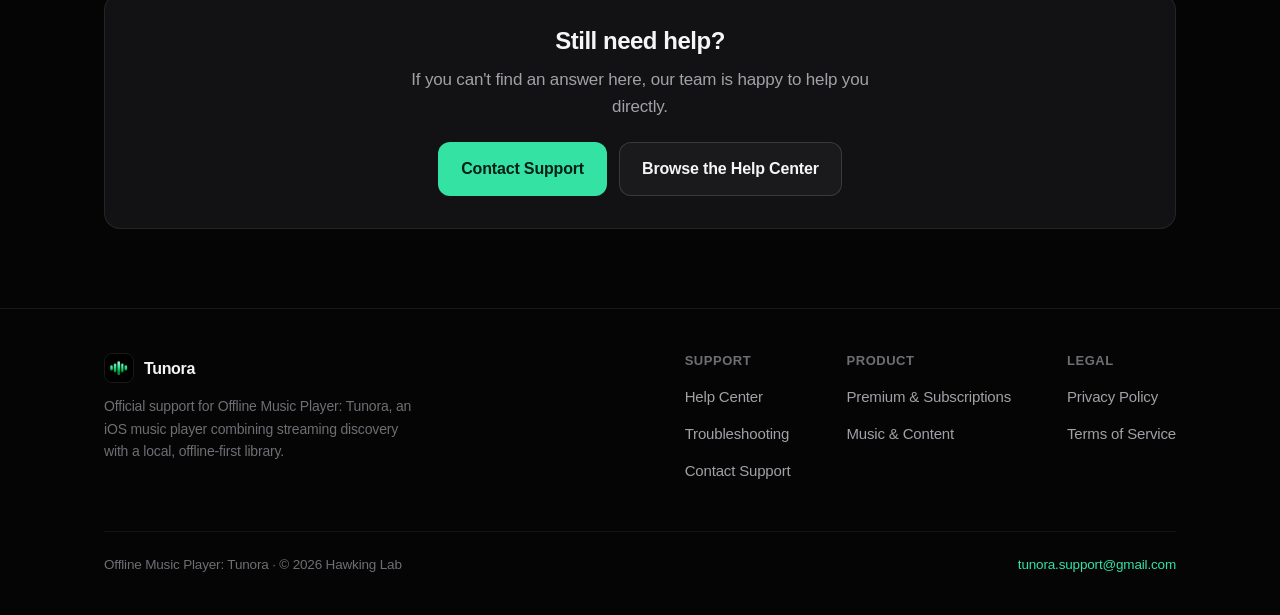
==== commit 18685d72: "Redesign site as a download-focused Tunora landing page - Add download hero with app screenshot in a" ====
--- a/index.html
+++ b/index.html
@@ -3,25 +3,27 @@
 <head>
   <meta charset="UTF-8" />
   <meta name="viewport" content="width=device-width, initial-scale=1" />
-  <title>Tunora Support — Help, Troubleshooting & Contact</title>
-  <meta name="description" content="Official support for Offline Music Player: Tunora. Find answers, troubleshoot playback issues, learn about premium, and contact the Tunora team." />
-  <meta name="theme-color" content="#0A0A0A" />
+  <title>Tunora — Offline Music Player for iPhone</title>
+  <meta name="description" content="Tunora is an offline, ad‑free music player for iPhone — stream and discover trending tracks, then keep your favorites for offline listening. Download free on the App Store." />
+  <meta name="theme-color" content="#050506" />
   <link rel="icon" href="assets/logo.png" type="image/png" />
   <link rel="apple-touch-icon" href="assets/apple-touch-icon.png" />
   <link rel="canonical" href="./index.html" />
-  <meta property="og:title" content="Tunora Support" />
-  <meta property="og:description" content="Find answers, troubleshoot playback issues, or get help with Offline Music Player: Tunora." />
+  <meta property="og:title" content="Tunora — Offline Music Player" />
+  <meta property="og:description" content="Stream, discover and play your music offline. Download Tunora free on the App Store." />
+  <meta property="og:image" content="assets/app-hero.jpeg" />
   <meta property="og:type" content="website" />
   <link rel="stylesheet" href="styles.css" />
+  <script>document.documentElement.classList.add("reveal-on");</script>
 </head>
 <body>
   <a class="skip-link" href="#main">Skip to content</a>
 
   <header class="site-header">
     <div class="container header-inner">
-      <a class="brand" href="index.html" aria-label="Tunora Support — home">
+      <a class="brand" href="index.html" aria-label="Tunora — home">
         <img class="logo" src="assets/logo.png" alt="" width="28" height="28" />
-        <span class="brand-text">Tunora <b>Support</b></span>
+        <span class="brand-text">Tunora</span>
       </a>
       <button class="nav-toggle" aria-label="Toggle menu" aria-expanded="false" aria-controls="primary-nav">
         <svg viewBox="0 0 24 24" fill="none" aria-hidden="true"><path d="M3 6h18M3 12h18M3 18h18" stroke="currentColor" stroke-width="2" stroke-linecap="round"/></svg>
@@ -35,20 +37,53 @@
   </header>
 
   <main id="main">
-    <!-- Hero -->
-    <section class="hero">
-      <div class="container">
-        <span class="eyebrow">Offline Music Player: Tunora</span>
-        <h1>How can we help?</h1>
-        <p class="lead">Find answers, troubleshoot playback issues, or get help with Tunora.</p>
-
-        <form class="search" role="search" aria-label="Search Tunora Support" onsubmit="return false">
+    <!-- Download hero -->
+    <section class="app-hero">
+      <div class="container app-hero-inner">
+        <div class="app-hero-copy">
+          <h1>Music for every <span class="hl">mood</span></h1>
+          <p class="lead">Stream and discover trending tracks, then keep your favorites for offline, ad‑free listening — all in one beautifully simple player. Download Tunora free on the App Store.</p>
+
+          <div class="app-hero-cta">
+            <a class="appstore-badge" data-appstore href="#" aria-label="Download Tunora on the App Store">
+              <svg class="apple" viewBox="0 0 24 24" fill="currentColor" aria-hidden="true"><path d="M16.365 1.43c0 1.14-.417 2.2-1.1 2.99-.75.86-1.97 1.53-3.02 1.45-.13-1.12.42-2.29 1.05-3.01.74-.86 2.02-1.5 3.07-1.43zM20.5 17.02c-.55 1.27-.81 1.83-1.52 2.95-.99 1.57-2.39 3.52-4.12 3.53-1.54.02-1.94-1.01-4.03-1-2.09.01-2.53 1.02-4.07 1.01-1.73-.02-3.05-1.78-4.04-3.35C.08 16.79-.2 12.02 1.5 9.49c1.05-1.57 2.71-2.49 4.27-2.49 1.59 0 2.59 1.02 3.9 1.02 1.27 0 2.05-1.02 3.89-1.02 1.39 0 2.86.76 3.91 2.07-3.44 1.88-2.88 6.79.03 7.95z"/></svg>
+              <span class="txt">
+                <span class="small">Download on the</span>
+                <span class="big">App Store</span>
+              </span>
+            </a>
+            <a class="btn btn-secondary" href="#browse">Need help? Browse support</a>
+          </div>
+
+          <ul class="app-hero-points">
+            <li><svg viewBox="0 0 24 24" fill="none" aria-hidden="true"><path d="m5 12 5 5L20 7" stroke="currentColor" stroke-width="2.2" stroke-linecap="round" stroke-linejoin="round"/></svg>Offline &amp; ad‑free playback</li>
+            <li><svg viewBox="0 0 24 24" fill="none" aria-hidden="true"><path d="m5 12 5 5L20 7" stroke="currentColor" stroke-width="2.2" stroke-linecap="round" stroke-linejoin="round"/></svg>Discover trending music</li>
+            <li><svg viewBox="0 0 24 24" fill="none" aria-hidden="true"><path d="m5 12 5 5L20 7" stroke="currentColor" stroke-width="2.2" stroke-linecap="round" stroke-linejoin="round"/></svg>Built‑in equalizer &amp; sleep timer</li>
+          </ul>
+        </div>
+
+        <div class="app-hero-visual">
+          <div class="phone">
+            <img src="assets/app-hero.jpeg" width="554" height="1200" alt="Tunora app home screen showing Top Artists, Video charts and the now‑playing bar." fetchpriority="high" decoding="async" />
+          </div>
+        </div>
+      </div>
+    </section>
+
+    <!-- Search -->
+    <section class="section-tight" id="browse">
+      <div class="container">
+        <div class="section-head center">
+          <h2>How can we help?</h2>
+          <p>Find answers, troubleshoot playback issues, or get help with Tunora.</p>
+        </div>
+        <form class="search" role="search" aria-label="Search Tunora help" onsubmit="return false">
           <svg class="search-icon" viewBox="0 0 24 24" fill="none" aria-hidden="true"><circle cx="11" cy="11" r="7" stroke="currentColor" stroke-width="2"/><path d="m20 20-3.2-3.2" stroke="currentColor" stroke-width="2" stroke-linecap="round"/></svg>
-          <label for="home-search" style="position:absolute;width:1px;height:1px;overflow:hidden;clip:rect(0 0 0 0)">Search Tunora Support</label>
+          <label for="home-search" style="position:absolute;width:1px;height:1px;overflow:hidden;clip:rect(0 0 0 0)">Search Tunora help</label>
           <input
             type="search"
             id="home-search"
-            placeholder="Search Tunora Support"
+            placeholder="Search for help…"
             autocomplete="off"
             role="combobox"
             aria-autocomplete="list"
@@ -169,7 +204,7 @@
           <h2>Still need help?</h2>
           <p>If you can't find an answer here, our team is happy to help you directly.</p>
           <div class="actions">
-            <a class="btn btn-primary" data-support-email href="mailto:tunora.support@gmail.com">Contact Tunora Support</a>
+            <a class="btn btn-primary" data-support-email href="mailto:tunora.support@gmail.com">Contact Support</a>
             <a class="btn btn-secondary" href="help.html">Browse the Help Center</a>
           </div>
         </div>
@@ -183,7 +218,7 @@
         <div class="footer-brand">
           <a class="brand" href="index.html">
             <img class="logo" src="assets/logo.png" alt="" width="28" height="28" />
-            <span class="brand-text">Tunora <b>Support</b></span>
+            <span class="brand-text">Tunora</span>
           </a>
           <p>Official support for Offline Music Player: Tunora, an iOS music player combining streaming discovery with a local, offline-first library.</p>
         </div>
--- a/styles.css
+++ b/styles.css
@@ -5,9 +5,9 @@
 
 :root {
   /* Surfaces */
-  --bg: #0A0A0A;
-  --surface: #141416;
-  --surface-2: #1B1B1E;
+  --bg: #050506;
+  --surface: #121214;
+  --surface-2: #1A1A1D;
   --surface-hover: #202024;
 
   /* Text */
@@ -15,11 +15,12 @@
   --text-secondary: #A1A1A6;
   --text-tertiary: #6E6E73;
 
-  /* Accent — Tunora green, used sparingly */
-  --accent: #30D158;
-  --accent-hover: #3FE067;
-  --accent-soft: rgba(48, 209, 88, 0.12);
-  --accent-border: rgba(48, 209, 88, 0.35);
+  /* Accent — Tunora mint green (matches the app) */
+  --accent: #34E2A4;
+  --accent-hover: #59ECBA;
+  --accent-soft: rgba(52, 226, 164, 0.12);
+  --accent-border: rgba(52, 226, 164, 0.35);
+  --accent-ink: #042016; /* readable text on the accent fill */
 
   /* Lines & structure */
   --border: rgba(255, 255, 255, 0.08);
@@ -149,7 +150,7 @@
   position: sticky;
   top: 0;
   z-index: 100;
-  background: rgba(10, 10, 10, 0.82);
+  background: rgba(5, 5, 6, 0.82);
   backdrop-filter: saturate(160%) blur(14px);
   -webkit-backdrop-filter: saturate(160%) blur(14px);
   border-bottom: 1px solid var(--border);
@@ -283,7 +284,8 @@
   padding: 56px 0 36px;
   text-align: center;
 }
-.hero .eyebrow {
+.hero .eyebrow,
+.app-hero .eyebrow {
   display: inline-flex;
   align-items: center;
   gap: 8px;
@@ -307,6 +309,323 @@
   margin: 18px auto 0;
   font-size: clamp(17px, 2.4vw, 20px);
   color: var(--text-secondary);
+}
+
+/* ---------- Download hero (home) ---------- */
+.app-hero {
+  position: relative;
+  overflow: hidden;
+  padding: 64px 0 56px;
+  border-bottom: 1px solid var(--border);
+  background:
+    radial-gradient(1100px 520px at 78% -10%, var(--accent-soft), transparent 60%),
+    radial-gradient(760px 420px at 6% 8%, rgba(52, 226, 164, 0.06), transparent 55%);
+}
+.app-hero-inner {
+  display: grid;
+  grid-template-columns: 1.05fr 0.95fr;
+  align-items: center;
+  gap: clamp(28px, 5vw, 64px);
+}
+.app-hero-copy {
+  max-width: 560px;
+}
+.app-hero h1 {
+  font-size: clamp(34px, 6vw, 60px);
+  letter-spacing: -0.035em;
+  margin-top: 18px;
+  background: linear-gradient(180deg, #ffffff 0%, #c9efdd 92%);
+  -webkit-background-clip: text;
+  background-clip: text;
+  color: transparent;
+}
+.app-hero h1 .hl {
+  background: linear-gradient(120deg, var(--accent), var(--accent-hover));
+  -webkit-background-clip: text;
+  background-clip: text;
+  color: transparent;
+}
+.app-hero .lead {
+  margin: 20px 0 0;
+  max-width: 520px;
+}
+.app-hero-cta {
+  display: flex;
+  align-items: center;
+  gap: 14px;
+  flex-wrap: wrap;
+  margin-top: 30px;
+}
+.app-hero-points {
+  list-style: none;
+  margin: 26px 0 0;
+  padding: 0;
+  display: flex;
+  flex-wrap: wrap;
+  gap: 10px 20px;
+}
+.app-hero-points li {
+  display: inline-flex;
+  align-items: center;
+  gap: 8px;
+  font-size: 14.5px;
+  color: var(--text-secondary);
+}
+.app-hero-points svg {
+  width: 17px;
+  height: 17px;
+  flex: none;
+  color: var(--accent);
+}
+
+/* App Store download badge (self-contained, no external asset) */
+.appstore-badge {
+  display: inline-flex;
+  align-items: center;
+  gap: 12px;
+  background: #fff;
+  color: #000;
+  padding: 11px 20px 11px 18px;
+  border-radius: 14px;
+  border: 1px solid rgba(0, 0, 0, 0.08);
+  transition: transform 0.15s ease, box-shadow 0.15s ease, background 0.15s ease;
+  box-shadow: 0 10px 30px rgba(0, 0, 0, 0.35);
+}
+.appstore-badge:hover {
+  color: #000;
+  background: #f2f2f2;
+  transform: translateY(-1px);
+  box-shadow: 0 14px 36px rgba(0, 0, 0, 0.45);
+}
+.appstore-badge .apple {
+  width: 26px;
+  height: 26px;
+  flex: none;
+}
+.appstore-badge .txt {
+  display: flex;
+  flex-direction: column;
+  line-height: 1.05;
+  text-align: left;
+}
+.appstore-badge .txt .small {
+  font-size: 11px;
+  font-weight: 500;
+  letter-spacing: 0.01em;
+}
+.appstore-badge .txt .big {
+  font-size: 20px;
+  font-weight: 600;
+  letter-spacing: -0.01em;
+}
+
+/* Phone mockup */
+.app-hero-visual {
+  display: flex;
+  justify-content: center;
+  position: relative;
+}
+.phone {
+  position: relative;
+  width: clamp(230px, 30vw, 300px);
+  aspect-ratio: 9 / 19.5;
+  padding: 10px;
+  border-radius: 46px;
+  background: linear-gradient(160deg, #2a2a2e, #050506 55%);
+  border: 1px solid var(--border-strong);
+  box-shadow:
+    0 40px 80px -20px rgba(0, 0, 0, 0.75),
+    0 0 0 1px rgba(255, 255, 255, 0.03) inset,
+    0 0 90px -30px var(--accent);
+}
+.phone::before {
+  /* dynamic island */
+  content: "";
+  position: absolute;
+  top: 20px;
+  left: 50%;
+  transform: translateX(-50%);
+  width: 92px;
+  height: 26px;
+  background: #000;
+  border-radius: 999px;
+  z-index: 3;
+}
+.phone img {
+  width: 100%;
+  height: 100%;
+  object-fit: cover;
+  border-radius: 38px;
+  display: block;
+  background: #000;
+}
+
+/* ==========================================================================
+   Motion & interactivity
+   ========================================================================== */
+
+/* Ambient glow orb behind the phone */
+.app-hero-visual::before {
+  content: "";
+  position: absolute;
+  width: 78%;
+  aspect-ratio: 1;
+  border-radius: 50%;
+  background: radial-gradient(circle, var(--accent-soft), transparent 68%);
+  filter: blur(10px);
+  z-index: 0;
+  animation: pulse-glow 6s ease-in-out infinite;
+}
+.phone {
+  z-index: 1;
+  animation: float 7s ease-in-out infinite;
+  transition: transform 0.25s ease;
+}
+
+@keyframes float {
+  0%, 100% { transform: translateY(0); }
+  50% { transform: translateY(-14px); }
+}
+@keyframes pulse-glow {
+  0%, 100% { opacity: 0.55; transform: scale(1); }
+  50% { opacity: 0.9; transform: scale(1.06); }
+}
+
+/* Live pointer tilt (set by JS); overrides the float while hovering */
+.app-hero-visual.tilting .phone {
+  animation: none;
+}
+
+/* Animated status dot on the eyebrow pill */
+.eyebrow::before {
+  content: "";
+  width: 7px;
+  height: 7px;
+  border-radius: 50%;
+  background: var(--accent);
+  box-shadow: 0 0 0 0 var(--accent-border);
+  animation: ping 2.4s ease-out infinite;
+}
+@keyframes ping {
+  0% { box-shadow: 0 0 0 0 rgba(52, 226, 164, 0.5); }
+  70%, 100% { box-shadow: 0 0 0 7px rgba(52, 226, 164, 0); }
+}
+
+/* App Store badge shimmer sweep on hover */
+.appstore-badge {
+  position: relative;
+  overflow: hidden;
+}
+.appstore-badge::after {
+  content: "";
+  position: absolute;
+  top: 0;
+  left: -75%;
+  width: 50%;
+  height: 100%;
+  background: linear-gradient(
+    100deg,
+    transparent,
+    rgba(255, 255, 255, 0.65),
+    transparent
+  );
+  transform: skewX(-18deg);
+  transition: left 0.6s ease;
+}
+.appstore-badge:hover::after {
+  left: 130%;
+}
+
+/* Buttons lift on hover */
+.btn {
+  transition: background 0.15s ease, border-color 0.15s ease, color 0.15s ease,
+    transform 0.15s ease, box-shadow 0.15s ease;
+}
+.btn-primary:hover {
+  transform: translateY(-2px);
+  box-shadow: 0 12px 30px -10px var(--accent);
+}
+.btn-secondary:hover {
+  transform: translateY(-2px);
+}
+
+/* Screenshot strip hover zoom */
+.shot img {
+  transition: transform 0.35s ease, border-color 0.25s ease,
+    box-shadow 0.35s ease;
+}
+.shot:hover img {
+  transform: translateY(-6px) scale(1.02);
+  border-color: var(--accent-border);
+  box-shadow: 0 24px 50px -24px rgba(0, 0, 0, 0.8);
+}
+
+/* Popular-question rows slide + accent bar on hover */
+.q-list a {
+  position: relative;
+}
+.q-list a::before {
+  content: "";
+  position: absolute;
+  left: 0;
+  top: 0;
+  bottom: 0;
+  width: 3px;
+  background: var(--accent);
+  transform: scaleY(0);
+  transform-origin: center;
+  transition: transform 0.2s ease;
+}
+.q-list a:hover::before {
+  transform: scaleY(1);
+}
+.q-list a:hover {
+  padding-left: 24px;
+}
+.q-list a span:first-child {
+  transition: transform 0.18s ease;
+}
+
+/* Scroll-reveal — initial hidden state is gated by .reveal-on, which the home
+   page sets inline in <head> BEFORE first paint, so there's no flash. With JS
+   disabled the inline script never runs, .reveal-on is absent, and everything
+   stays visible. JS adds .in when each element scrolls into view. */
+.reveal-on .app-hero-copy,
+.reveal-on .app-hero-visual,
+.reveal-on .section-head,
+.reveal-on .category-card,
+.reveal-on .q-list,
+.reveal-on .shot,
+.reveal-on .callout,
+.reveal-on #browse .search {
+  opacity: 0;
+  transform: translateY(24px);
+  transition: opacity 0.7s cubic-bezier(0.22, 0.61, 0.36, 1),
+    transform 0.7s cubic-bezier(0.22, 0.61, 0.36, 1);
+  will-change: opacity, transform;
+}
+.reveal-on .in {
+  opacity: 1 !important;
+  transform: none !important;
+}
+
+@media (prefers-reduced-motion: reduce) {
+  .phone,
+  .app-hero-visual::before,
+  .eyebrow::before {
+    animation: none !important;
+  }
+  .reveal-on .app-hero-copy,
+  .reveal-on .app-hero-visual,
+  .reveal-on .section-head,
+  .reveal-on .category-card,
+  .reveal-on .q-list,
+  .reveal-on .shot,
+  .reveal-on .callout,
+  .reveal-on #browse .search {
+    opacity: 1 !important;
+    transform: none !important;
+  }
 }
 
 /* ---------- Search ---------- */
@@ -437,8 +756,11 @@
 }
 .category-card:hover {
   background: var(--surface-hover);
-  border-color: var(--border-strong);
-  color: var(--text);
+  border-color: var(--accent-border);
+  color: var(--text);
+  transform: translateY(-4px);
+  box-shadow: 0 18px 40px -20px rgba(0, 0, 0, 0.8),
+    0 0 0 1px var(--accent-border) inset, 0 12px 40px -24px var(--accent);
 }
 .category-card .icon {
   width: 46px;
@@ -450,6 +772,13 @@
   border: 1px solid var(--accent-border);
   border-radius: 13px;
   margin-bottom: 16px;
+  transition: transform 0.25s ease, background 0.2s ease, box-shadow 0.25s ease;
+}
+.category-card:hover .icon {
+  transform: scale(1.08) rotate(-3deg);
+  background: var(--accent);
+  color: var(--accent-ink);
+  box-shadow: 0 8px 22px -6px var(--accent);
 }
 .category-card h3 {
   font-size: 17px;
@@ -645,11 +974,11 @@
 }
 .btn-primary {
   background: var(--accent);
-  color: #07130A;
+  color: var(--accent-ink);
 }
 .btn-primary:hover {
   background: var(--accent-hover);
-  color: #07130A;
+  color: var(--accent-ink);
 }
 .btn-secondary {
   background: var(--surface-2);
@@ -1070,6 +1399,40 @@
     padding: 48px 0 28px;
   }
 
+  /* Download hero → stack, screenshot first for instant impression */
+  .app-hero {
+    padding: 32px 0 40px;
+    text-align: center;
+  }
+  .app-hero-inner {
+    grid-template-columns: 1fr;
+    gap: 34px;
+  }
+  .app-hero-copy {
+    max-width: none;
+    order: 2;
+  }
+  .app-hero-visual {
+    order: 1;
+  }
+  .app-hero .lead {
+    margin-left: auto;
+    margin-right: auto;
+  }
+  .app-hero-cta {
+    justify-content: center;
+  }
+  .app-hero-points {
+    justify-content: center;
+    gap: 10px 18px;
+  }
+  .phone {
+    width: clamp(210px, 62vw, 260px);
+  }
+  .appstore-badge {
+    width: auto;
+  }
+
   /* Mobile nav */
   .nav-toggle {
     display: inline-flex;
@@ -1080,7 +1443,7 @@
     flex-direction: column;
     align-items: stretch;
     gap: 4px;
-    background: rgba(10, 10, 10, 0.98);
+    background: rgba(5, 5, 6, 0.98);
     backdrop-filter: blur(14px);
     -webkit-backdrop-filter: blur(14px);
     border-bottom: 1px solid var(--border);
